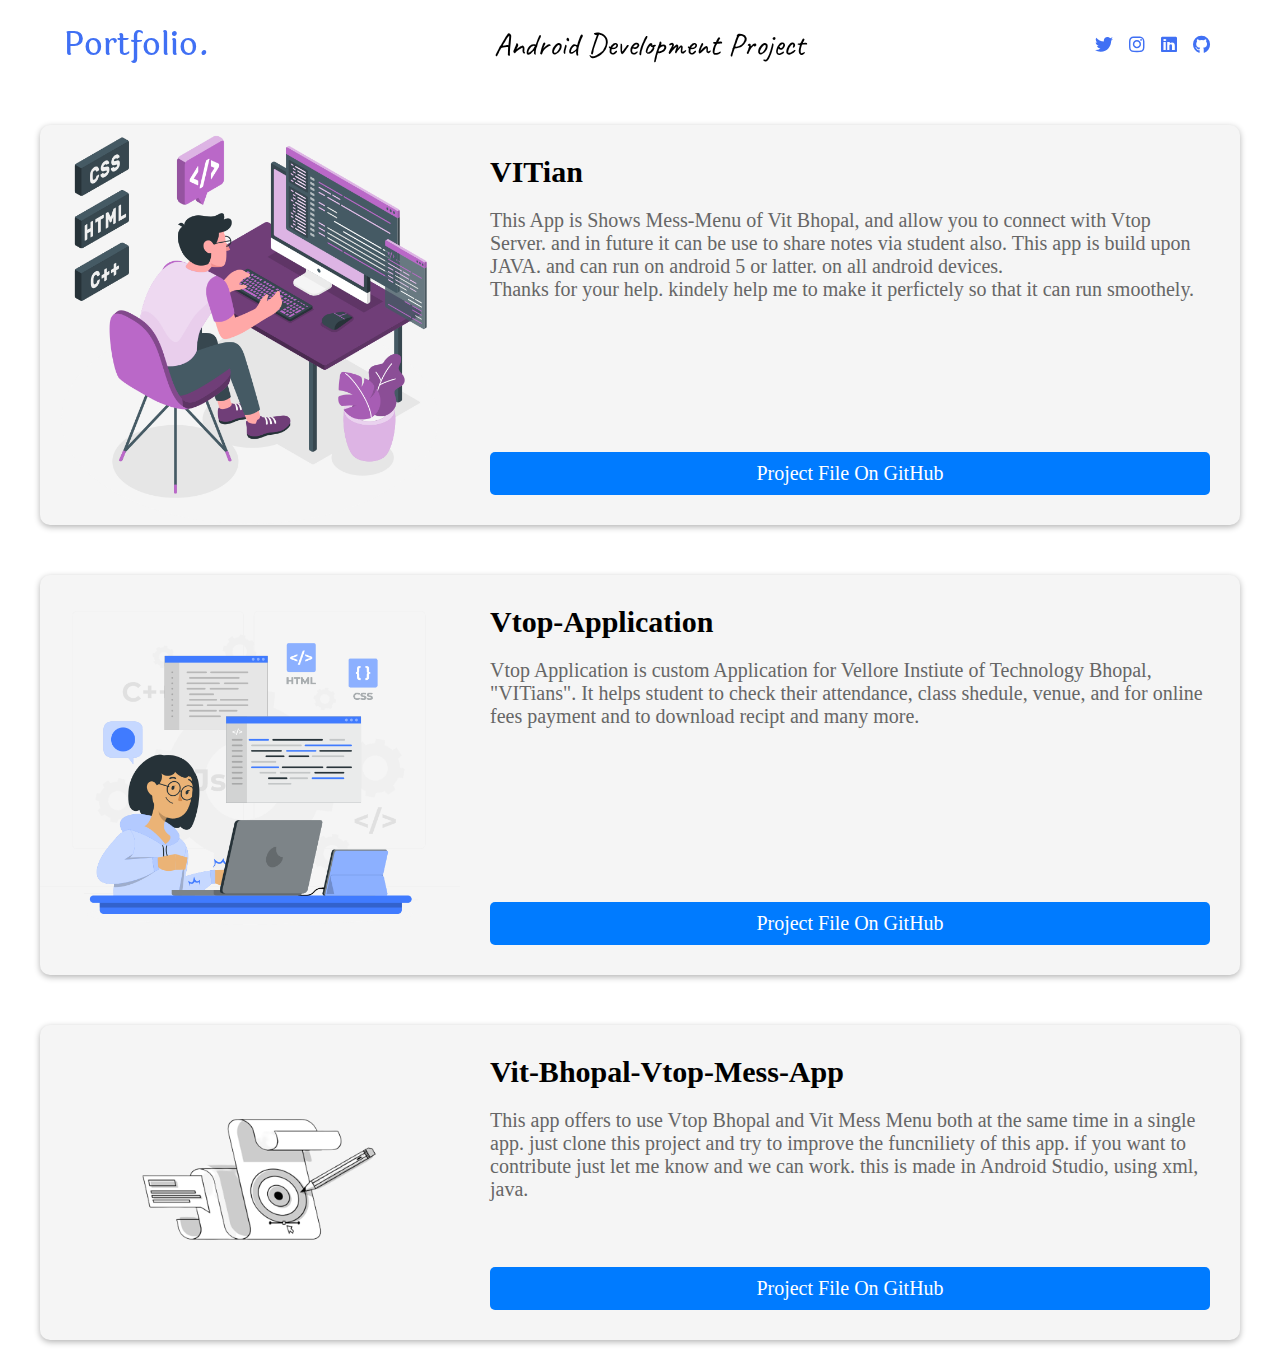
==== androidproject.html @ da4dd6c6 "updated file" ====
<!DOCTYPE html>
<html lang="en" dir="ltr">
  <head>
    <meta charset="UTF-8">
    <title> Responsive Portfolio Website </title>
    <link rel="stylesheet" href="androidproject.css">
    <!-- Fontawesome CDN Link -->
    <link rel="stylesheet" href="https://cdnjs.cloudflare.com/ajax/libs/font-awesome/5.15.2/css/all.min.css"/>
     <meta name="viewport" content="width=device-width, initial-scale=1.0">
   </head>
<body>
  
  <!-- navgaition menu -->
  <nav>
    <div class="navbar">
      <div class="logo"><a href="https://akp660.github.io/My-Portfolio/"> Portfolio. </a></div>
      <div class="title"> Android Development Project </div>
      <div class="media-icons">
        <a href="https://twitter.com/Abhijee12620810"><i class="fab fa-twitter"></i></a>
        <a href="https://www.instagram.com/abhijeet_7255/"><i class="fab fa-instagram"></i></a>
        <a href="https://www.linkedin.com/in/abhijeet-kumar-pandey-29b2901a6/"><i class="fab fa-linkedin"></i></a>
        <a href="https://github.com/akp660"><i class="fab fa-github"></i></a>
      </div>
    </div>
  </nav>

  <!-- body -->
  
  <div class="card-container">
    <div class="card">
      <img src="Images/6.png" alt="Project 1">
      <div class="card-details">
        <h2>VITian </h2>
        <div class="card-about">
          <p>This App is Shows Mess-Menu of Vit Bhopal, and allow you to connect with Vtop Server. and in future it can be use to share notes via student also. This app is build upon JAVA. and can run on android 5 or latter. on all android devices.
          <br>Thanks for your help. kindely help me to make it perfictely so that it can run smoothely.</p>
        </div>
        <a href="https://github.com/akp660/Vit-Mess">Project File On GitHub </a>
      </div>
    </div>
    
    <div class="card">
      <img src="Images/1.png" alt="Project 2">
      <div class="card-details">
        <h2>Vtop-Application </h2>
        <div class="card-about">
          <p>Vtop Application is custom Application for Vellore Instiute of Technology Bhopal, "VITians". It helps student to check their attendance, class shedule, venue, and for online fees payment and to download recipt and many more.</p>
        </div>
        <a href="https://github.com/akp660/Vtop-Application">Project File On GitHub</a>
      </div>
    </div>
    
    <div class="card">
      <img src="Images/3.png" alt="Project 3">
      <div class="card-details">
        <h2>Vit-Bhopal-Vtop-Mess-App</h2>
        <div class="card-about">
          <p>This app offers to use Vtop Bhopal and Vit Mess Menu both at the same time in a single app. just clone this project and try to improve the funcniliety of this app. if you want to contribute just let me know and we can work. this is made in Android Studio, using xml, java.</p>
        </div>
        <a href="https://github.com/akp660/Vit-Bhopal-Vtop-Mess-App">Project File On GitHub</a>
      </div>
    </div>
  </div>
  
  

<!-- Footer Section Start -->

<script src="script.js"></script>
</body>
</html>
---- androidproject.css ----
/* Google Font CDN Link */
@import url('https://fonts.googleapis.com/css2?family=Patrick+Hand&display=swap');
@import url('https://fonts.googleapis.com/css2?family=Laila:wght@300&display=swap');
@import url('https://fonts.googleapis.com/css2?family=Laila:wght@300&display=swap');
@import url('https://fonts.googleapis.com/css2?family=Caveat:wght@500&display=swap');


*{
  margin: 0;
  padding: 0;
  box-sizing: border-box;
  text-decoration: none;
  scroll-behavior: smooth;
}

/* Custom Scroll Bar CSS */
::-webkit-scrollbar {
    width: 10px;
}
::-webkit-scrollbar-track {
    background: #f1f1f1;
}
::-webkit-scrollbar-thumb {
    background: #6e93f7;
    border-radius: 12px;
    transition: all 0.3s ease;
}

::-webkit-scrollbar-thumb:hover {
    background: #4070f4;
}
/* navbar styling */
nav{
  position: fixed;
  width: 100%;
  padding: 20px 0;
  z-index: 998;
  transition: all 0.3s ease;
  font-family: 'Laila', sans-serif;
}
nav.sticky{
  background: #4070f4;
  padding: 13px 0;
}
nav .navbar{
  width: 90%;
  display: flex;
  justify-content: space-between;
  align-items: center;
  margin: auto;
}
nav .navbar .logo a{
  font-weight: 500;
  font-size: 200%;
  color: #4070f4;
}
nav.sticky .navbar .logo a{
  color: #fff;
}
nav .navbar .title{
  display: flex;
  position: relative;
  font-size: 200%;
  font-family: 'Caveat', cursive;
}
.navbar .menu a{
  font-size: 18px;
  font-weight: 500;
  color: #0E2431;
  padding: 6px 0;
  transition: all 0.4s ease;
}
.navbar .menu a:hover{
  color: #4070f4;
}
nav.sticky .menu a{
  color: #FFF;
}
nav.sticky .menu a:hover{
  color: #0E2431;
}
.navbar .media-icons a{
  color: #4070f4;
  font-size: 18px;
  margin: 0 6px;
}
nav.sticky .media-icons a{
  color: #FFF;
}







.card-container {
  display: flex;
  flex-wrap: wrap;
  align-items: center;
  flex-direction: column;
  padding-top: 100px;
}


.card {
  width: fit-content;
  max-width: 1200px;
  height: 400px;
  max-height: fit-content;
  background-color: #f5f5f5;
  margin: 25px;
  border-radius: 10px;
  box-shadow: 0px 2px 6px rgba(0, 0, 0, 0.3);
  overflow: hidden;
  display: flex;
  flex-direction: row;
}


.card img {
  width: 35%;
  height: 100%;
  object-fit: cover;
}

.card-details {
  width: 65%;
  padding: 30px;
  display: flex;
  flex-direction: column;
  justify-content: space-between;
}

.card-details h2 {
  font-size: 30px;
  margin-bottom: 20px;
}

.card-about {
  flex: 1;
}

.card-about p {
  font-size: 20px;
  color: #666;
}

.card-details a {
  display: block;
  text-align: center;
  background-color: #007bff;
  color: #fff;
  padding: 10px 20px;
  border-radius: 5px;
  text-decoration: none;
  font-size: 20px;
  transition: background-color 0.3s ease;
}

.card-details a:hover {
  background-color: #0069d9;
}

@media screen and (max-width: 800px) {
  .card {
    width: 90%;
    max-width: 600px;
  }

  .card img {
    width: 35%;
    height: 50%;
  }

  .card-details {
    width: 100%;
    padding: 20px;
  }

  .card-details h2 {
    font-size: 150%;
    margin-bottom: 10px;
  }

  .card-about p {
    font-size: 100%;
  }
}







/* Responsive Media Query */
@media (max-width: 1190px) {
  section .content{
    width: 85%;
  }
}
@media (max-width: 1000px) {
  .about .about-details{
    justify-content: center;
    flex-direction: column;
  }
  .about .about-details .left{
    display: flex;
    justify-content: center;
    width: 100%;
  }
  .about-details .right{
    width: 90%;
    margin: 40px 0;
  }
  .services .boxes .box{
    margin: 20px 0;
    width: calc(100% / 2 - 20px);
  }
}
@media (max-width: 900px) {
  .about .left img{
    height: 350px;
    width: 350px;
  }
}

@media (max-width: 750px) {
  nav .navbar{
    width: 90%;
  }
  nav .navbar .menu{
    position: fixed;
    left: -100%;
    top: 0;
    background: #0E2431;
    height: 100vh;
    max-width: 400px;
    width: 100%;
    padding-top: 60px;
    flex-direction: column;
    align-items: center;
    transition: all 0.5s ease;
  }
  .navbar.active .menu{
    left: 0;
  }
  nav .navbar .menu a{
    font-size: 23px;
    display: block;
    color: #fff;
    margin: 10px 0;
  }
  nav.sticky .menu a:hover{
    color: #4070f4;
  }
  nav .navbar .media-icons{
    display: none;
  }
  nav .menu-btn,
  .navbar .menu .cancel-btn{
    display: block;
  }
  .home .text-two{
    font-size: 65px;
  }
  .home .text-three{
    font-size: 35px;
  }
  .skills .skills-details{
    align-items: center;
    justify-content: center;
    flex-direction: column;
  }
  .skills-details .text{
    width: 100%;
    margin-bottom: 50px;
  }
  .skills-details .boxes{
    justify-content: center;
    align-items: center;
    width: 100%;
  }
  .services .boxes .box{
    margin: 20px 0;
    width: 100%;
  }
  .contact .text{
    width: 100%;
}
}

@media (max-width: 500px){
  .home .text-two{
    font-size: 55px;
  }
  .home .text-three{
    font-size: 33px;
  }
  .skills-details .boxes .per{
    font-size: 50px;
    color: #4070f4;
  }
}
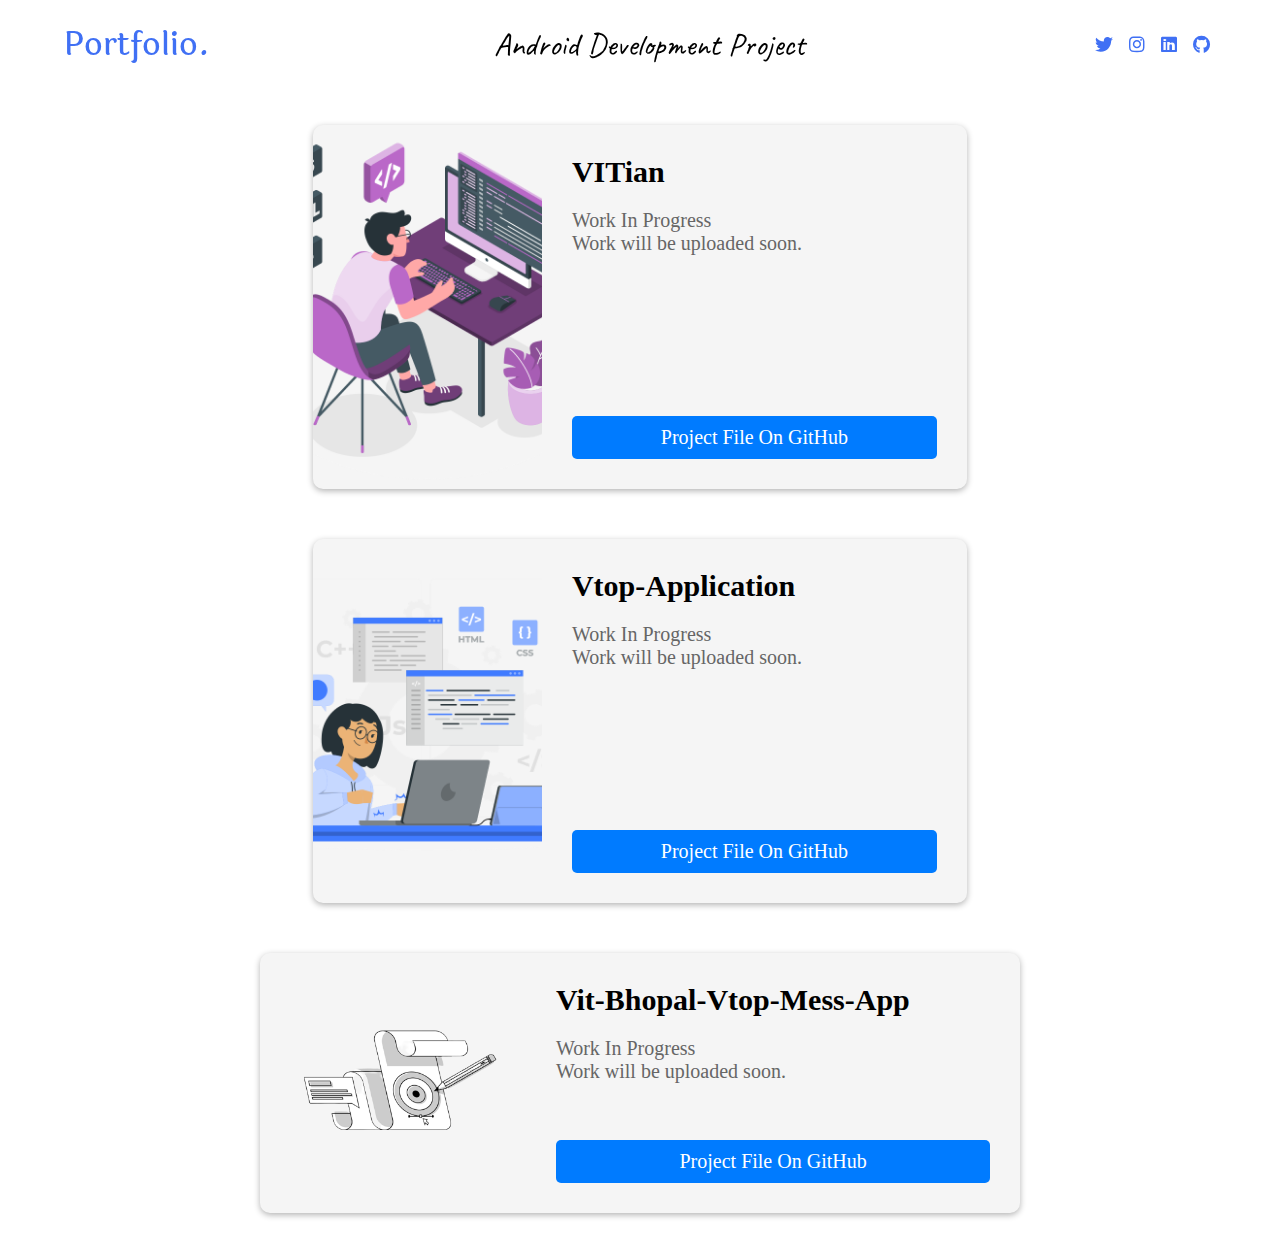
==== commit be5e68df: "updated data" ====
--- a/androidproject.html
+++ b/androidproject.html
@@ -32,8 +32,8 @@
       <div class="card-details">
         <h2>VITian </h2>
         <div class="card-about">
-          <p>This App is Shows Mess-Menu of Vit Bhopal, and allow you to connect with Vtop Server. and in future it can be use to share notes via student also. This app is build upon JAVA. and can run on android 5 or latter. on all android devices.
-          <br>Thanks for your help. kindely help me to make it perfictely so that it can run smoothely.</p>
+          <p>Work In Progress
+          <br>Work will be uploaded soon.</p>
         </div>
         <a href="https://github.com/akp660/Vit-Mess">Project File On GitHub </a>
       </div>
@@ -44,7 +44,8 @@
       <div class="card-details">
         <h2>Vtop-Application </h2>
         <div class="card-about">
-          <p>Vtop Application is custom Application for Vellore Instiute of Technology Bhopal, "VITians". It helps student to check their attendance, class shedule, venue, and for online fees payment and to download recipt and many more.</p>
+          <p>Work In Progress
+          <br>Work will be uploaded soon.</p>
         </div>
         <a href="https://github.com/akp660/Vtop-Application">Project File On GitHub</a>
       </div>
@@ -55,7 +56,8 @@
       <div class="card-details">
         <h2>Vit-Bhopal-Vtop-Mess-App</h2>
         <div class="card-about">
-          <p>This app offers to use Vtop Bhopal and Vit Mess Menu both at the same time in a single app. just clone this project and try to improve the funcniliety of this app. if you want to contribute just let me know and we can work. this is made in Android Studio, using xml, java.</p>
+          <p>Work In Progress
+          <br>Work will be uploaded soon.</p>
         </div>
         <a href="https://github.com/akp660/Vit-Bhopal-Vtop-Mess-App">Project File On GitHub</a>
       </div>
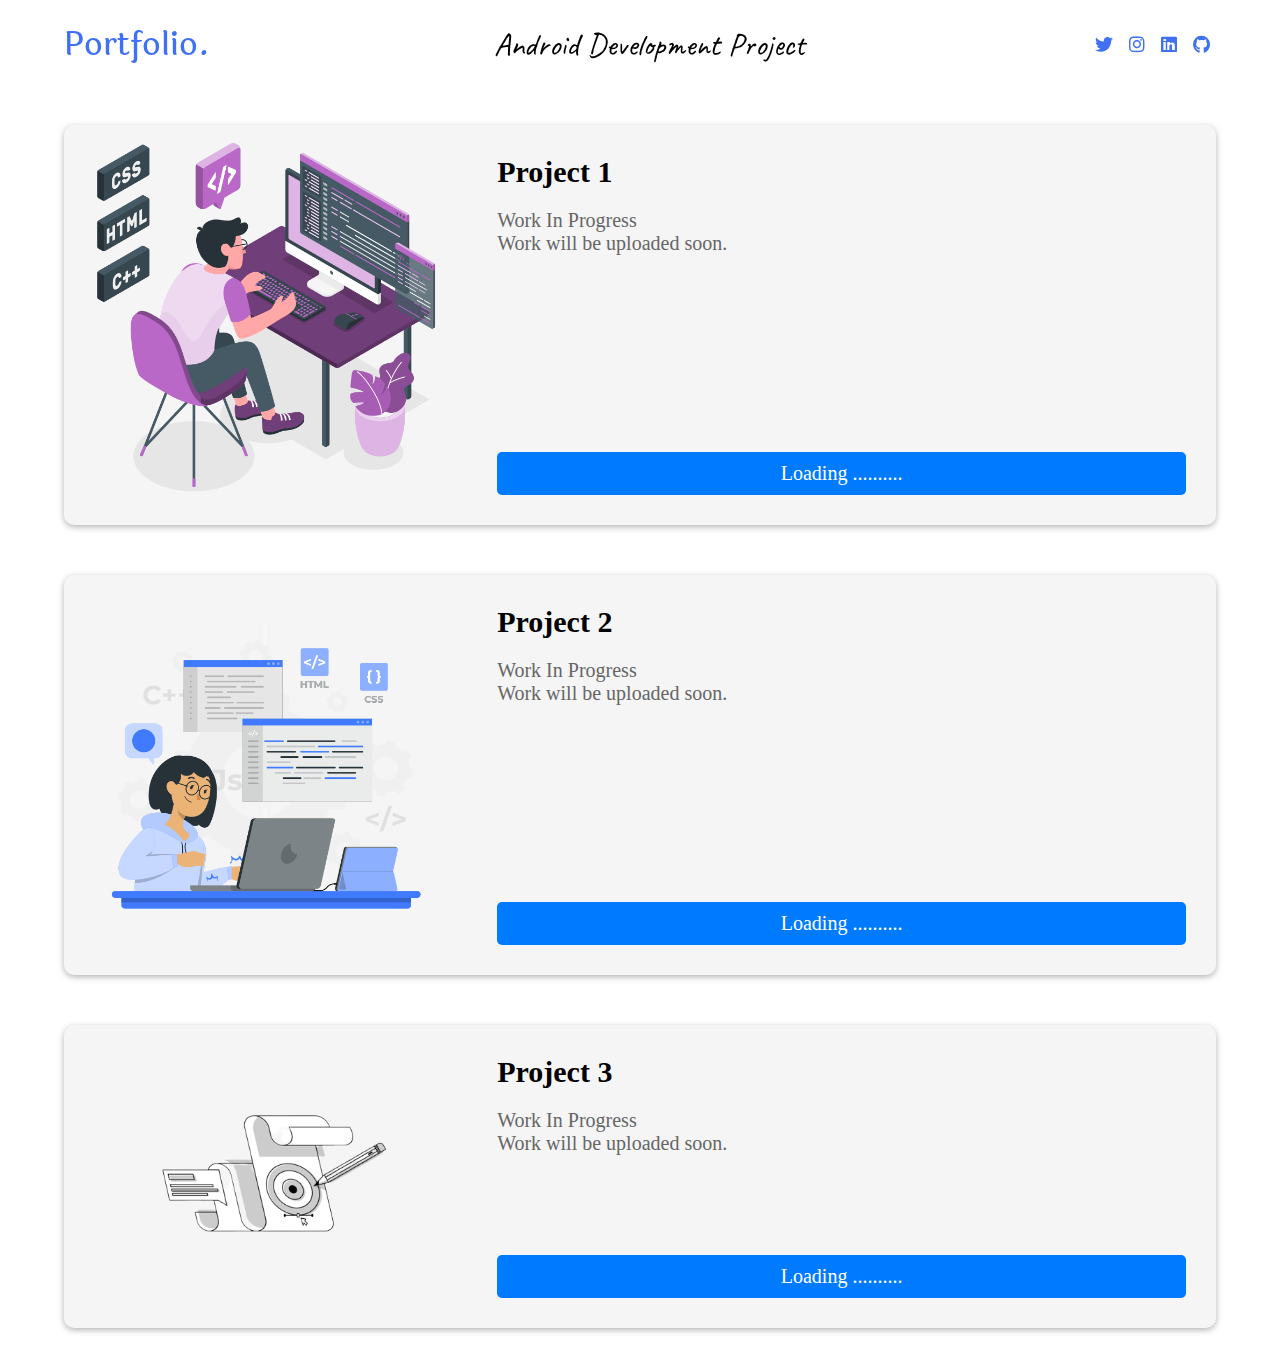
==== commit 11324a77: "updated files" ====
--- a/androidproject.html
+++ b/androidproject.html
@@ -30,36 +30,36 @@
     <div class="card">
       <img src="Images/6.png" alt="Project 1">
       <div class="card-details">
-        <h2>VITian </h2>
+        <h2>Project 1 </h2>
         <div class="card-about">
           <p>Work In Progress
-          <br>Work will be uploaded soon.</p>
+            <br>Work will be uploaded soon.</p>
         </div>
-        <a href="https://github.com/akp660/Vit-Mess">Project File On GitHub </a>
+        <a href="#">Loading .......... </a>
       </div>
     </div>
     
     <div class="card">
       <img src="Images/1.png" alt="Project 2">
       <div class="card-details">
-        <h2>Vtop-Application </h2>
+        <h2>Project 2 </h2>
         <div class="card-about">
           <p>Work In Progress
-          <br>Work will be uploaded soon.</p>
+            <br>Work will be uploaded soon.</p>
         </div>
-        <a href="https://github.com/akp660/Vtop-Application">Project File On GitHub</a>
+        <a href="#">Loading ..........</a>
       </div>
     </div>
     
     <div class="card">
       <img src="Images/3.png" alt="Project 3">
       <div class="card-details">
-        <h2>Vit-Bhopal-Vtop-Mess-App</h2>
+        <h2>Project 3</h2>
         <div class="card-about">
           <p>Work In Progress
-          <br>Work will be uploaded soon.</p>
+            <br>Work will be uploaded soon.</p>
         </div>
-        <a href="https://github.com/akp660/Vit-Bhopal-Vtop-Mess-App">Project File On GitHub</a>
+        <a href="#">Loading ..........</a>
       </div>
     </div>
   </div>
--- a/androidproject.css
+++ b/androidproject.css
@@ -104,7 +104,7 @@
 
 
 .card {
-  width: fit-content;
+  width: 90%;
   max-width: 1200px;
   height: 400px;
   max-height: fit-content;
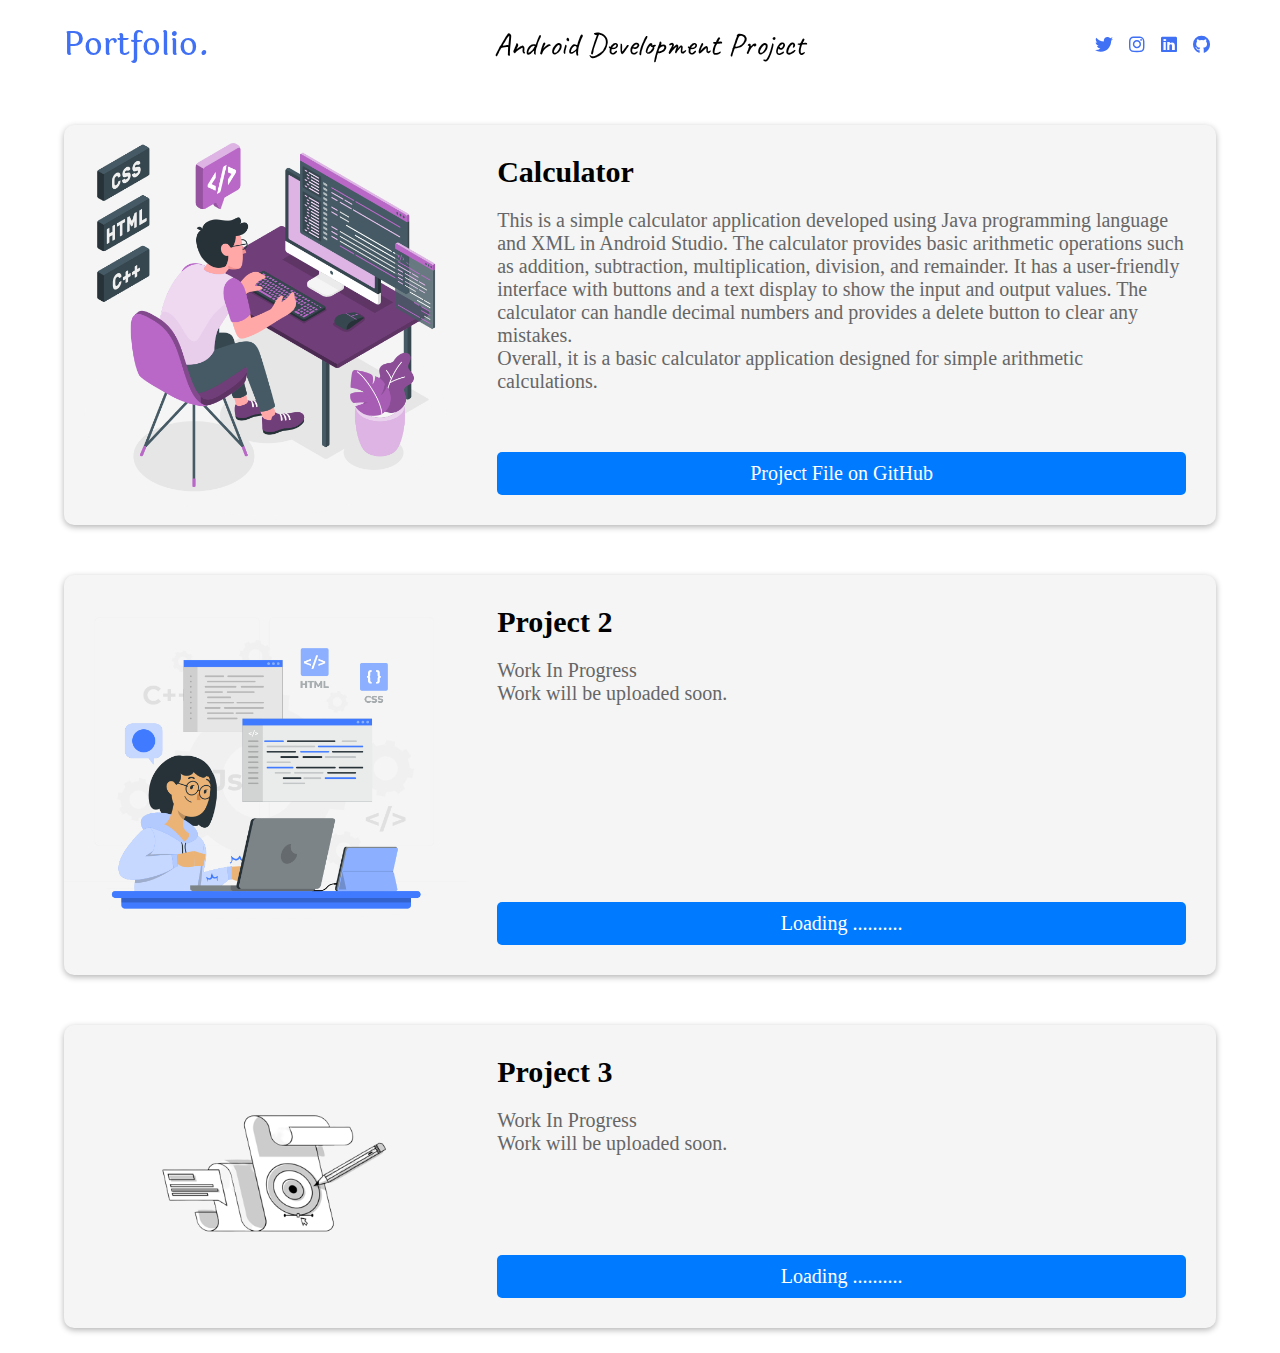
==== commit a54ef5e6: "Added project" ====
--- a/androidproject.html
+++ b/androidproject.html
@@ -30,12 +30,12 @@
     <div class="card">
       <img src="Images/6.png" alt="Project 1">
       <div class="card-details">
-        <h2>Project 1 </h2>
+        <h2>Calculator </h2>
         <div class="card-about">
-          <p>Work In Progress
-            <br>Work will be uploaded soon.</p>
+          <p>This is a simple calculator application developed using Java programming language and XML in Android Studio. The calculator provides basic arithmetic operations such as addition, subtraction, multiplication, division, and remainder. It has a user-friendly interface with buttons and a text display to show the input and output values. The calculator can handle decimal numbers and provides a delete button to clear any mistakes.
+            <br>Overall, it is a basic calculator application designed for simple arithmetic calculations.</p>
         </div>
-        <a href="#">Loading .......... </a>
+        <a href="https://github.com/ttv2004/My-Calculator">Project File on GitHub </a>
       </div>
     </div>
     
